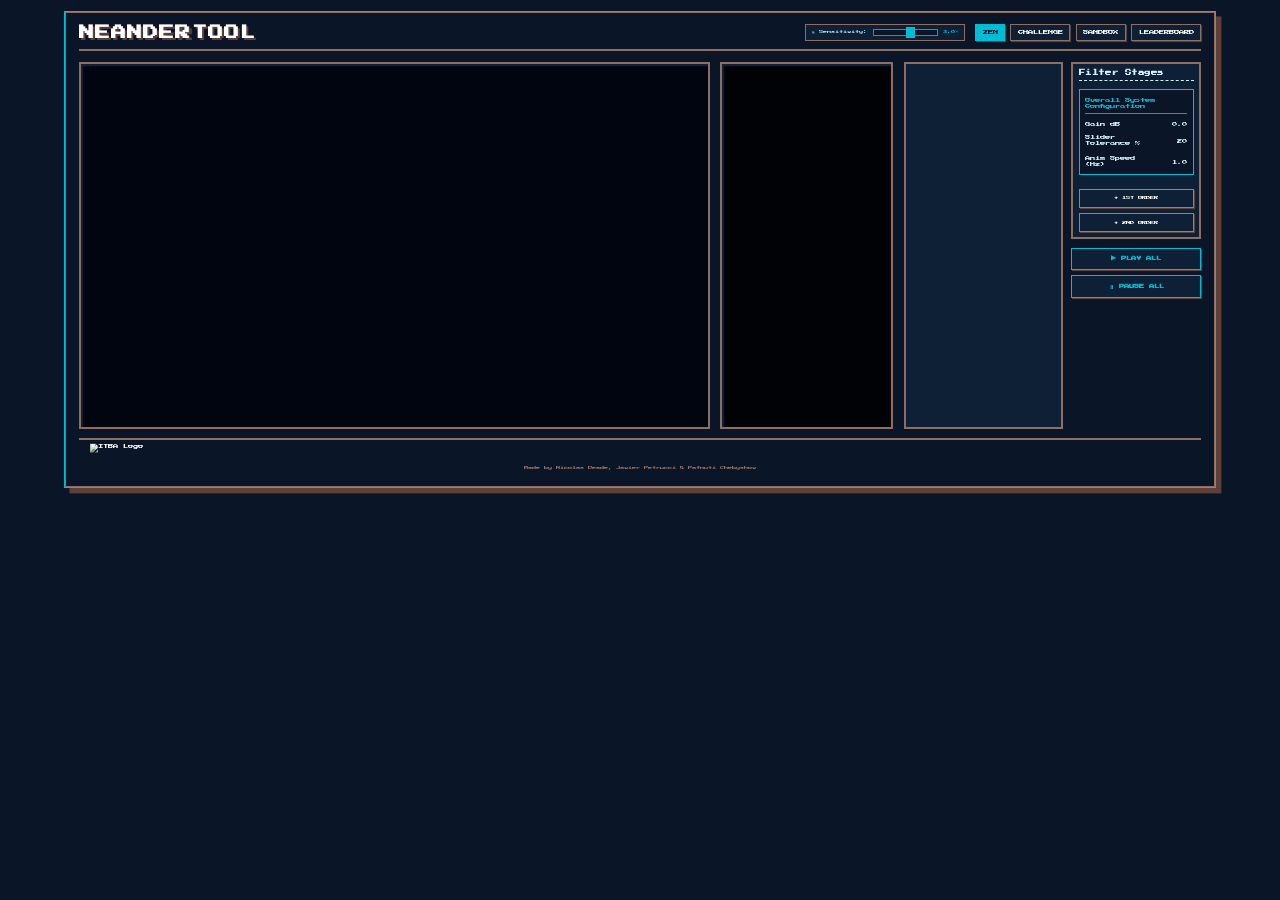
==== index.html @ 31b322c5 "Rebrand to Neandertool, add save/load filter design" ====
<!DOCTYPE html>
<html lang="en">

<head>
    <meta charset="UTF-8">
    <meta name="viewport" content="width=device-width, initial-scale=1.0">
    <title>Neandertool - Retro Filter Design</title>
    <link rel="stylesheet" href="css/style.css?v=66">
</head>

<body>
    <div id="game-container">
        <header>
            <h1>NEANDERTOOL</h1>
            <div id="header-right">
                <div id="sensitivity-control">
                    <label for="scroll-sensitivity">🖱 Sensitivity:</label>
                    <input type="range" id="scroll-sensitivity" min="0.1" max="5" step="0.1" value="3">
                    <span id="sensitivity-value">3.0×</span>
                </div>
                <div id="mode-selector">
                    <button id="btn-zen" class="active">Zen</button>
                    <button id="btn-challenge">Challenge</button>
                    <button id="btn-sandbox">Sandbox</button>
                    <button id="btn-leaderboard">Leaderboard</button>
                </div>
            </div>
        </header>

        <div id="main-interface">
            <div id="plot-area">
                <canvas id="frequency-response"></canvas>
                <div id="plot-overlay"></div>
            </div>

            <div id="pzmap-area">
                <canvas id="pzmap-canvas"></canvas>
            </div>

            <aside id="controls-area">
                <div id="challenge-hud" class="hidden">
                    <div class="hud-item">Time: <span id="timer" class="timer-green">60</span>s</div>
                    <div class="hud-item"><span id="score-label">Score</span>: <span id="score">0</span></div>
                    <div class="hud-item">Round: <span id="round">1</span></div>
                </div>

                <div id="controls-layout">
                    <div id="controls-left">
                        <div id="stages-list">
                            <!-- Dynamic list of filter stages -->
                        </div>
                    </div>

                    <div id="controls-right">
                        <div id="filter-controls">
                            <h2>Filter Stages</h2>

                            <div class="stage-card" id="global-gain-card"
                                style="border-color: var(--accent-cyan); height: auto;">
                                <div class="stage-header"
                                    style="background: var(--bg-dark); color: var(--accent-cyan); cursor: default; line-height: 1.2; padding-top: 4px; padding-bottom: 4px; margin-bottom: 15px;">
                                    Overall System<br>Configuration</div>
                                <div class="param-row">
                                    <span>Gain dB</span>
                                    <input type="range" class="param-slider" id="global-gain-slider" min="-46" max="3"
                                        value="0" step="0.1">
                                    <span class="param-value" id="global-gain-value" style="cursor: ns-resize;"
                                        title="Scroll to adjust">0.0</span>
                                </div>
                                <div class="param-row" id="tolerance-row"
                                    style="margin-top: 15px; align-items: center;">
                                    <span style="line-height: 1.2;">Slider<br>Tolerance %</span>
                                    <span class="param-value" id="slider-tolerance-value" style="cursor: ns-resize;"
                                        title="Scroll to adjust">20</span>
                                </div>
                                <div class="param-row" id="speed-row" style="margin-top: 15px; align-items: center;">
                                    <span style="line-height: 1.2;">Anim Speed<br>(Hz)</span>
                                    <span class="param-value" id="slider-speed-value" style="cursor: ns-resize;"
                                        title="Scroll to adjust">1.0</span>
                                </div>
                            </div>

                            <div class="add-buttons">
                                <button id="add-pole">+ 1st Order</button>
                                <button id="add-biquad">+ 2nd Order</button>
                            </div>
                        </div>

                        <div id="global-controls">
                            <button id="play-all">▶ Play All</button>
                            <button id="pause-all">⏸ Pause All</button>
                            <button id="reset-all">↺ Erase Stages</button>
                            <button id="best-solution">★ Best Solution</button>
                            <button id="hover-stage-toggle">🔍 View Hovered Stage</button>

                            <!-- Challenge Mode Extra Controls -->
                            <div class="challenge-controls-row">
                                <button id="btn-prev-level">⏮ Prev Level</button>
                                <button id="btn-next-level" disabled>Next Level ⏭</button>
                                <button id="btn-end-game">🛑 End Game</button>
                            </div>
                        </div>
                    </div>
                </div>
            </aside>

            <!-- Leaderboard Overlay (Hidden by default) -->
            <div id="leaderboard-area">
                <h2 class="leaderboard-title">Top Constructors</h2>

                <table id="leaderboard-table">
                    <thead>
                        <tr>
                            <th>Rank</th>
                            <th>Name</th>
                            <th>Score</th>
                            <th>Date</th>
                        </tr>
                    </thead>
                    <tbody id="leaderboard-body">
                        <!-- Rows injected by UI Manager -->
                    </tbody>
                </table>
            </div>
        </div>

        <!-- Popups -->
        <div id="popup-overlay" class="hidden">
            <div id="challenge-start-popup" class="popup-box hidden">
                <h2 class="popup-title">CHALLENGE MODE</h2>
                <div class="popup-message popup-message-start">
                    Build a filter satisfying the target constraints.<br>
                    Keep your stage count low and work fast!<br><br>
                    Choose your mode:
                </div>
                <div style="margin-top: 20px;">
                    <button id="btn-start-challenge"
                        style="font-size: 16px; padding: 10px 20px; border-color: var(--accent-cyan); color: var(--accent-cyan);">
                        LET'S GO!
                    </button>
                </div>
            </div>

            <div id="victory-popup" class="popup-box hidden">
                <h2 class="popup-title">LEVEL PASSED!</h2>
                <div class="popup-message" id="victory-message">Next stage starting in...</div>
                <div class="popup-countdown" id="victory-countdown">3</div>
            </div>

            <div id="gameover-popup" class="popup-box hidden">
                <h2 class="popup-title">SIMULATION FAILED</h2>
                <p id="gameover-message" class="popup-message">Final Score: 0</p>

                <div id="gameover-loading" class="hidden">
                    <p style="color: var(--font-gray); margin-top: 10px;">Checking leaderboard...</p>
                </div>

                <div id="high-score-entry" class="hidden">
                    <p class="new-record-text">NEW RECORD DETECTED!</p>
                    <input type="text" id="high-score-name" placeholder="ENTER NAME" maxlength="12">
                    <button id="btn-submit-score">SAVE</button>
                </div>

                <div class="popup-buttons" id="gameover-buttons">
                    <button id="btn-popup-restart">RESTART</button>
                    <button id="btn-popup-best">SEE BEST SOLUTION</button>
                </div>
            </div>

            <div id="zen-coal-popup" class="popup-box hidden">
                <h2 class="popup-title">ZEN PATH COMPLETE</h2>
                <div class="popup-message popup-message-start">
                    <div style="font-size: 48px; margin-bottom: 10px;">🪨</div>
                    Congratulations!<br><br>
                    You have achieved perfect filter harmony and completed all 15 Zen levels.<br><br>
                    As a reward, you receive this piece of coal. It's not much, but it's yours.
                </div>
                <div style="margin-top: 20px;">
                    <button id="btn-close-zen-coal"
                        style="font-size: 16px; padding: 10px 20px; border-color: var(--font-white); color: var(--font-white);">
                        ACCEPT COAL
                    </button>
                </div>
            </div>
        </div>

        <footer>
            <img src="logo_itba_pxl.png" id="footer-logo" alt="ITBA Logo">
            <div id="footer-center">
                <div id="message-area"></div>
                <div id="credits">Made by Nicolas Beade, Javier Petrucci &amp; Pafnuti Chebyshov</div>
            </div>
        </footer>
    </div>

    <script src="js/dsp.js?v=63"></script>
    <script src="js/ui.js?v=63"></script>
    <script src="js/game.js?v=63"></script>
    <script src="js/audio.js?v=63"></script>
    <script src="js/main.js?v=63"></script>
</body>

</html>
---- css/style.css ----
/* Neandertool - Retro Filter Design Theme */
@import url('https://fonts.googleapis.com/css2?family=Press+Start+2P&display=swap');

:root {
    /* Neandertool Palette */
    --bg-dark: #0a1628;
    /* deep-blue */
    --bg-panel: #0d2035;
    --font-white: #ffffff;
    /* snow-white */
    --font-gray: #a0d8ef;
    /* ice-blue */
    --font-dark: #d4f1f9;
    /* ice-light */

    --primary: #8d6e63;
    /* mammoth-brown */
    --primary-dark: #5d4037;
    /* mammoth-dark */
    --accent-cyan: #00bcd4;
    /* frost-cyan */
    --accent-purple: #7c4dff;
    /* frozen-purple */
    --accent-orange: #ff9800;
    /* warning-orange */
    --accent-red: #f44336;
    /* danger-red */
    --accent-green: #4caf50;
    /* success-green */

    --border-dark: #5d4037;
    /* mammoth-dark */

    --pixel-font: 'Press Start 2P', 'Courier New', monospace;
}

* {
    box-sizing: border-box;
}

body {
    background-color: var(--bg-dark);
    background-image: url('../assets/background.png');
    background-size: cover;
    background-attachment: fixed;
    color: var(--font-white);
    font-family: var(--pixel-font);
    font-size: 10px;
    margin: 0;
    padding: 0;
    min-height: 100vh;
    display: flex;
    justify-content: center;
    align-items: flex-start;
    image-rendering: pixelated;
}

/* ── Main Container ─────────────────────────────────────────── */
#game-container {
    width: calc(90vw / 0.54);
    max-width: none;
    background: var(--bg-dark);
    border: 4px solid var(--primary);
    margin: 20px;
    padding: 20px 24px;
    display: flex;
    flex-direction: column;
    position: relative;
    /* Hard pixel shadows */
    box-shadow: 10px 10px 0px var(--border-dark);
    zoom: 0.54;
    /* Scale entire UI down by an additional 20% */
}

/* Top decorative pixel line */
#game-container::before {
    content: '';
    position: absolute;
    top: -4px;
    right: -4px;
    bottom: -4px;
    left: -4px;
    border: 2px solid var(--accent-cyan);
    pointer-events: none;
    z-index: 100;
}

/* ── Header ─────────────────────────────────────────────────── */
header {
    display: flex;
    justify-content: space-between;
    align-items: center;
    border-bottom: 4px solid var(--primary);
    padding-bottom: 15px;
    margin-bottom: 20px;
}

#header-right {
    display: flex;
    align-items: center;
    gap: 18px;
}

h1 {
    font-size: 28px;
    color: var(--font-white);
    text-shadow: 4px 4px 0px var(--primary-dark);
    margin: 0;
    letter-spacing: 2px;
}

h2 {
    font-size: 12px;
    color: var(--font-dark);
    margin: 0 0 12px 0;
    padding-bottom: 8px;
    border-bottom: 2px dashed var(--font-dark);
    letter-spacing: 1px;
}

/* ── Mode Selector ───────────────────────────────────────────── */
#mode-selector {
    display: flex;
    gap: 10px;
}

/* ── Sensitivity Control ─────────────────────────────────────── */
#sensitivity-control {
    display: flex;
    align-items: center;
    gap: 8px;
    font-size: 8px;
    color: var(--font-white);
    background: var(--bg-panel);
    border: 2px solid var(--primary);
    padding: 6px 10px;
}

#sensitivity-control label {
    white-space: nowrap;
    font-size: 8px;
    color: var(--font-gray);
}

#scroll-sensitivity {
    width: 120px;
    height: 12px;
    -webkit-appearance: none;
    appearance: none;
    background: var(--bg-dark);
    border: 2px solid var(--primary);
}

#scroll-sensitivity::-webkit-slider-thumb {
    -webkit-appearance: none;
    width: 16px;
    height: 20px;
    background: var(--accent-cyan);
    cursor: pointer;
}

#sensitivity-value {
    color: var(--accent-cyan);
    font-size: 8px;
    min-width: 28px;
    text-align: right;
}

/* ── Layout ──────────────────────────────────────────────────── */
#main-interface {
    display: flex;
    gap: 20px;
    flex: 1;
    width: 100%;
}

#plot-area {
    flex: 1;
    /* Absorbs all remaining width */
    background: #000510;
    border: 4px solid var(--primary);
    position: relative;
    height: 680px;
    overflow: hidden;
    box-shadow: inset 4px 4px 0px var(--bg-panel);
}

#frequency-response {
    width: 100%;
    height: 100%;
    display: block;
}

#pzmap-area {
    flex: 0 0 320px;
    /* Expanded to yield a wider canvas for the circles */
    background: #000205;
    /* slightly darker to differentiate */
    border: 4px solid var(--primary);
    position: relative;
    height: 680px;
    overflow: hidden;
    box-shadow: inset 4px 4px 0px var(--bg-panel);
}

#pzmap-canvas {
    width: 100%;
    height: 100%;
    display: block;
}

#controls-area {
    flex: 0 0 550px;
    /* Fixed width of 550px */
    display: flex;
    flex-direction: column;
    gap: 15px;
    height: 680px;
}

#controls-area * {
    box-sizing: border-box;
}

#controls-area.interaction-locked {
    pointer-events: none !important;
    filter: grayscale(40%);
    opacity: 0.8;
}

/* ── Challenge HUD ───────────────────────────────────────────── */
#challenge-hud {
    background: var(--bg-panel);
    border: 4px solid var(--accent-orange);
    padding: 12px;
    display: flex;
    justify-content: space-between;
    height: 55px;
    box-sizing: border-box;
    align-items: center;
}

#challenge-hud .hud-item {
    text-align: center;
    color: var(--font-gray);
    letter-spacing: 1px;
}

#challenge-hud span {
    color: var(--font-white);
    font-size: 14px;
}

/* Timer */
#timer {
    font-size: 18px;
    font-weight: bold;
    color: var(--accent-green);
}

#timer.timer-yellow {
    color: var(--font-white);
}

#timer.timer-red {
    color: var(--accent-red);
    animation: blink-red 0.4s step-end infinite alternate;
}

@keyframes blink-red {
    from {
        color: var(--accent-red);
    }

    to {
        color: var(--border-dark);
    }
}

.hidden {
    display: none !important;
}

/* ── Buttons ─────────────────────────────────────────────────── */
button {
    background: var(--bg-panel);
    color: var(--font-white);
    border: 2px solid var(--primary);
    padding: 10px 12px;
    font-family: var(--pixel-font);
    font-size: 10px;
    cursor: pointer;
    text-transform: uppercase;
    box-shadow: 2px 2px 0px var(--border-dark);
}

button:hover {
    background: var(--primary);
    color: var(--font-white);
    border-color: var(--primary);
    box-shadow: 2px 2px 0px var(--border-dark);
    transform: translate(-1px, -1px);
}

button:active {
    transform: translate(2px, 2px);
    box-shadow: 0px 0px 0px transparent;
}

button.active {
    background: var(--accent-cyan);
    color: var(--bg-dark);
    border-color: var(--accent-cyan);
    box-shadow: 2px 2px 0px var(--primary-dark);
}

button.active:hover {
    background: var(--font-white);
    color: var(--bg-dark);
}

/* ── Filter Controls ─────────────────────────────────────────── */
#controls-layout {
    display: flex;
    flex: 1;
    gap: 15px;
    min-height: 0;
}

#controls-left,
#controls-right {
    display: flex;
    flex-direction: column;
    gap: 15px;
}

#controls-left {
    flex: 1;
    background: var(--bg-panel);
    border: 4px solid var(--primary);
    padding: 10px;
    overflow: hidden;
    min-width: 0;
}

#controls-right {
    flex: 0 0 240px;
}

#filter-controls {
    background: var(--bg-panel);
    border: 4px solid var(--primary);
    padding: 10px;
    display: flex;
    flex-direction: column;
    gap: 10px;
}

#filter-controls h2 {
    margin-bottom: 5px;
}

#stages-list {
    display: flex;
    flex-direction: column;
    gap: 5px;
    height: 100%;
    width: 100%;
    min-width: 0;
}

.stage-card {
    background: var(--bg-dark);
    border: 2px solid var(--primary);
    padding: 5px 10px;
    -webkit-user-select: none;
    /* Safari */
    -ms-user-select: none;
    /* IE 10 and IE 11 */
    user-select: none;
    /* Standard syntax */
    height: 125px;
    flex: none;
    max-width: 100%;
    display: flex;
    flex-direction: column;
    justify-content: space-evenly;
}

.challenge-mode .stage-card {
    height: 110px;
    flex: none;
}

.param-row {
    display: flex;
    justify-content: space-between;
    align-items: center;
    gap: 10px;
}

.param-row span {
    color: var(--font-dark);
    font-size: 10px;
    white-space: nowrap;
}

#global-gain-card {
    padding: 10px;
    height: auto;
}

#global-gain-value {
    border-bottom: none !important;
}

.add-buttons {
    display: flex;
    flex-direction: column;
    gap: 10px;
}

.stage-card:hover {
    border-color: var(--accent-cyan);
}

.stage-header {
    display: flex;
    justify-content: space-between;
    align-items: center;
    border-bottom: 2px solid var(--primary);
    padding-bottom: 4px;
}

.stage-header span {
    color: var(--font-dark);
    font-size: 10px;
}

.stage-params {
    display: flex;
    flex-direction: column;
    align-items: stretch;
    gap: 5px;
}

.challenge-mode .stage-params {
    flex-direction: row;
    gap: 18px;
    align-items: center;
    justify-content: flex-start;
}

.remove-btn {
    background: var(--bg-dark);
    border: 2px solid var(--accent-red);
    color: var(--accent-red);
    width: 24px;
    height: 24px;
    padding: 0;
    font-size: 14px;
    line-height: 1;
    box-shadow: none;
}

.remove-btn:hover {
    background: var(--accent-red);
    color: var(--font-white);
    transform: translate(0, 0);
    /* override button hover */
    box-shadow: none;
}

.param-control {
    margin: 2px 0;
}

/* Challenge mode scroll controls */

.param-top-row {
    display: flex;
    align-items: center;
    justify-content: space-between;
    gap: 10px;
    width: 100%;
}

.param-top-row label {
    flex-shrink: 0;
    display: inline-block;
    color: var(--font-gray);
    font-size: 8px;
    letter-spacing: 1px;
    width: 90px;
}

.challenge-mode .param-top-row label {
    width: auto;
    white-space: nowrap;
}

.param-value {
    color: var(--accent-cyan);
    font-size: 12px;
}

.param-unit {
    display: inline;
    margin-left: 5px;
    margin-right: 4px;
}

/* Challenge mode scroll controls */
.challenge-mode .param-value {
    cursor: ns-resize;
    display: inline-block;
    border-bottom: 2px solid var(--accent-cyan);
    padding: 2px 6px 2px 4px;
    /* Give the right edge more internal breathing room */
    width: 65px;
    text-align: right;
}

.challenge-mode .param-value:hover {
    background: var(--accent-cyan);
    color: var(--bg-dark);
}

.challenge-mode .param-slider,
.challenge-mode .play-btn,
.challenge-mode .range-controls {
    display: none;
}

/* Sliders */
.param-slider {
    width: 100%;
    flex: 1;
    height: 8px;
    -webkit-appearance: none;
    appearance: none;
    background: var(--bg-dark);
    border: 2px solid var(--primary);
}

.param-slider::-webkit-slider-thumb {
    -webkit-appearance: none;
    width: 14px;
    height: 16px;
    background: var(--accent-cyan);
    cursor: pointer;
}

.range-controls {
    display: flex;
    align-items: center;
    gap: 8px;
    margin-top: 8px;
}

.play-btn {
    padding: 0;
    font-size: 10px;
    width: 20px;
    height: 20px;
    line-height: 20px;
    flex-shrink: 0;
    border-radius: 4px;
}

.add-buttons {
    display: flex;
    gap: 10px;
    margin-top: 15px;
}

.add-buttons button {
    flex: 1;
    font-size: 8px;
    padding: 12px 6px;
    border-color: var(--accent-cyan);
}

.add-buttons button:hover {
    background: var(--accent-cyan);
    color: var(--bg-dark);
}

/* ── Global Controls ─────────────────────────────────────────── */
#global-controls {
    display: flex;
    flex-direction: column;
    gap: 10px;
}

#global-controls button {
    padding: 14px 8px;
    border-color: var(--accent-cyan);
    color: var(--accent-cyan);
    font-weight: bold;
}

#global-controls button:hover {
    background: var(--accent-cyan);
    color: var(--bg-dark);
}

.challenge-mode #play-all,
.challenge-mode #pause-all,
.challenge-mode #tolerance-row,
.challenge-mode #speed-row {
    display: none;
}

#game-container:not(.challenge-mode) #global-gain-slider {
    display: none;
}

#game-container:not(.challenge-mode) #reset-all,
#game-container:not(.challenge-mode) #best-solution,
#game-container:not(.challenge-mode) #hover-stage-toggle,
#game-container:not(.challenge-mode) #btn-prev-level,
#game-container:not(.challenge-mode) #btn-next-level,
#game-container:not(.challenge-mode) #btn-end-game {
    display: none;
}

#best-solution,
#hover-stage-toggle,
#btn-prev-level,
#btn-next-level,
#btn-end-game {
    border-color: var(--accent-purple);
    color: var(--accent-purple);
}

.challenge-controls-row {
    display: flex;
    gap: 10px;
    width: 100%;
}

.challenge-controls-row button {
    flex: 1;
}

#best-solution:hover,
#hover-stage-toggle:hover,
#btn-prev-level:hover,
#btn-next-level:hover:not(:disabled),
#btn-end-game:hover {
    background: var(--accent-purple);
    color: var(--font-white);
}

#btn-next-level:disabled {
    opacity: 0.3;
    cursor: not-allowed;
}

#best-solution.active,
#hover-stage-toggle.active {
    background: var(--accent-purple);
    color: var(--font-white);
    border-color: var(--accent-purple);
}

/* ── Challenge Popups ────────────────────────────────────────── */
#popup-overlay {
    position: absolute;
    top: 0;
    left: 0;
    right: 0;
    bottom: 0;
    background: rgba(10, 22, 40, 0.85);
    /* Deep translucent blue */
    z-index: 1000;
    display: flex;
    justify-content: center;
    align-items: center;
}

#popup-overlay.hidden {
    display: none !important;
}

.popup-box {
    background: var(--bg-panel);
    border: 4px solid var(--primary);
    padding: 30px;
    text-align: center;
    box-shadow: 10px 10px 0px var(--border-dark);
    max-width: 80%;
}

.popup-box.hidden {
    display: none !important;
}

/* "See Best Solution" read-only state */
#popup-overlay.viewing-best {
    background: transparent;
    backdrop-filter: none;
    pointer-events: none;
    align-items: flex-end;
    justify-content: flex-end;
    padding: 20px;
}

#popup-overlay.viewing-best .popup-box {
    pointer-events: auto;
    background: transparent;
    border: none;
    box-shadow: none;
    padding: 0;
}

#popup-overlay.viewing-best .popup-title,
#popup-overlay.viewing-best .popup-message,
#popup-overlay.viewing-best #btn-popup-best {
    display: none;
}

.popup-title {
    font-size: 24px;
    margin-bottom: 20px;
    text-shadow: 3px 3px 0px var(--border-dark);
}

#victory-popup .popup-title {
    color: var(--accent-green);
}

#gameover-popup .popup-title {
    color: var(--accent-red);
}

.popup-message {
    color: var(--font-white);
    font-size: 12px;
    margin-bottom: 20px;
}

.popup-message-start {
    font-size: 14px;
    line-height: 1.6;
    margin-bottom: 30px;
    color: var(--accent-cyan);
}

.popup-countdown {
    font-size: 48px;
    color: var(--accent-cyan);
    margin-top: 10px;
    animation: ping 1s ease-in-out infinite;
}

@keyframes ping {
    0% {
        transform: scale(1);
    }

    50% {
        transform: scale(1.2);
    }

    100% {
        transform: scale(1);
    }
}

.popup-buttons {
    display: flex;
    gap: 15px;
    justify-content: center;
    margin-top: 25px;
}

.popup-buttons button {
    padding: 15px 20px;
}

#btn-popup-best {
    border-color: var(--accent-purple);
    color: var(--accent-purple);
}

#btn-popup-best:hover {
    background: var(--accent-purple);
    color: var(--font-white);
}

#btn-popup-restart {
    border-color: var(--accent-cyan);
    color: var(--accent-cyan);
}

#btn-popup-restart:hover {
    background: var(--accent-cyan);
    color: var(--bg-dark);
}

/* ── Footer ──────────────────────────────────────────────────── */
footer {
    margin-top: 20px;
    padding-top: 15px;
    border-top: 4px solid var(--primary);
}

#message-area {
    text-align: center;
    color: var(--font-white);
    font-size: 12px;
    min-height: 20px;
}

#credits {
    text-align: center;
    color: var(--primary);
    font-size: 8px;
    margin-top: 10px;
}

/* ── Scrollbar ───────────────────────────────────────────────── */
::-webkit-scrollbar {
    width: 10px;
}

::-webkit-scrollbar-track {
    background: var(--bg-dark);
    border-left: 2px solid var(--primary);
}

::-webkit-scrollbar-thumb {
    background: var(--primary);
}

::-webkit-scrollbar-thumb:hover {
    background: var(--accent-cyan);
}

/* ── Leaderboard Overlay ─────────────────────────────────────── */
#game-container.leaderboard-mode #plot-area,
#game-container.leaderboard-mode #pzmap-area,
#game-container.leaderboard-mode #controls-area {
    display: none;
}

#leaderboard-area {
    flex: 1;
    display: none;
    /* hidden by default */
    flex-direction: column;
    align-items: center;
    background: var(--bg-panel);
    border: 4px solid var(--accent-orange);
    padding: 30px;
    height: 680px;
    overflow-y: auto;
}

#game-container.leaderboard-mode #leaderboard-area {
    display: flex;
}

.leaderboard-title {
    font-size: 32px;
    color: var(--accent-orange);
    margin-bottom: 20px;
    text-shadow: 4px 4px 0px var(--border-dark);
}

#leaderboard-table {
    width: 80%;
    max-width: 800px;
    border-collapse: collapse;
    margin-bottom: 30px;
    font-family: var(--pixel-font);
}

#leaderboard-table th,
#leaderboard-table td {
    border: 4px solid var(--primary);
    padding: 12px 15px;
    text-align: center;
    color: var(--font-white);
}

#leaderboard-table th {
    background: var(--primary);
    color: var(--bg-dark);
    font-size: 18px;
}

#leaderboard-table tbody tr:hover {
    background: rgba(0, 188, 212, 0.2);
}

/* Trophy colors for top 3 */
#leaderboard-table tbody tr:nth-child(1) td {
    color: #FFD700;
    font-weight: bold;
}

/* Gold */
#leaderboard-table tbody tr:nth-child(2) td {
    color: #C0C0C0;
}

/* Silver */
#leaderboard-table tbody tr:nth-child(3) td {
    color: #CD7F32;
}

/* Bronze */

#leaderboard-manual-entry {
    background: #000510;
    border: 4px solid var(--accent-cyan);
    padding: 15px;
    width: 80%;
    max-width: 800px;
}

#leaderboard-manual-entry h3 {
    color: var(--accent-cyan);
    margin-top: 0;
    margin-bottom: 15px;
    text-align: center;
}

.manual-input-group {
    display: flex;
    gap: 10px;
    justify-content: center;
}

.manual-input-group input {
    background: var(--bg-dark);
    border: 2px solid var(--primary);
    color: var(--font-white);
    padding: 8px;
    font-family: monospace;
}

/* ── Game Over High Score Entry ─────────────────────────────── */
#high-score-entry {
    margin: 20px 0;
    display: flex;
    flex-direction: column;
    align-items: center;
    gap: 10px;
}

.new-record-text {
    color: var(--accent-orange);
    animation: blink-orange 0.5s step-end infinite alternate;
    font-size: 14px;
    margin: 0;
}

@keyframes blink-orange {
    from {
        color: var(--accent-orange);
    }

    to {
        color: transparent;
    }
}

#high-score-name {
    background: #000;
    border: 4px solid var(--accent-cyan);
    color: var(--accent-cyan);
    padding: 10px;
    font-size: 18px;
    text-align: center;
    font-family: 'Press Start 2P', monospace;
    text-transform: uppercase;
    width: 200px;
}

#btn-submit-score {
    border-color: var(--accent-orange);
    color: var(--accent-orange);
    padding: 10px 20px;
}

#btn-submit-score:hover {
    background: var(--accent-orange);
    color: var(--bg-dark);
}

/* ── Footer ─────────────────────────────────────────────────── */
footer {
    position: relative;
    display: flex;
    justify-content: center;
    align-items: center;
    margin-top: 15px;
    padding: 10px 0;
}

#footer-logo {
    position: absolute;
    left: 20px;
    /* Indent for tidiness */
    height: 50px;
    /* Clean size relative to footer text */
    image-rendering: auto;
    top: 50%;
    transform: translateY(-50%);
    /* Align perfectly to technical vertical center */
}

#footer-center {
    text-align: center;
    display: flex;
    flex-direction: column;
    gap: 5px;
    margin-top: 4px;
    /* Slight visual nudge down to match logo centering perfectly */
}
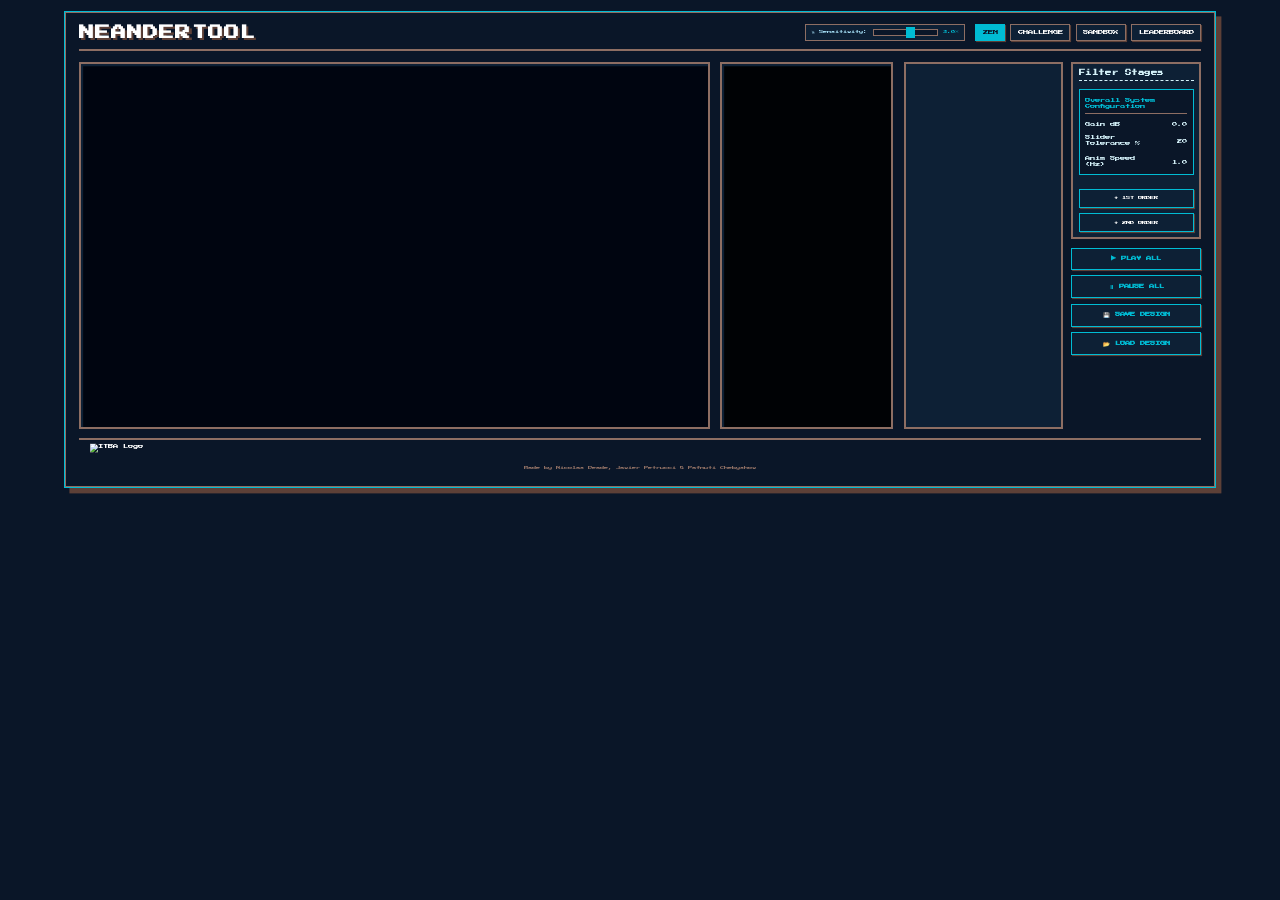
==== commit feae22fc: "Add design save/load controls Adds Save Design and Load Design actions to the main UI, including a h" ====
--- a/index.html
+++ b/index.html
@@ -92,6 +92,9 @@
                             <button id="reset-all">↺ Erase Stages</button>
                             <button id="best-solution">★ Best Solution</button>
                             <button id="hover-stage-toggle">🔍 View Hovered Stage</button>
+                            <button id="btn-save-design">💾 Save Design</button>
+                            <button id="btn-load-design">📂 Load Design</button>
+                            <input type="file" id="file-upload-input" accept=".json,application/json" hidden>
 
                             <!-- Challenge Mode Extra Controls -->
                             <div class="challenge-controls-row">
@@ -193,11 +196,11 @@
         </footer>
     </div>
 
-    <script src="js/dsp.js?v=63"></script>
-    <script src="js/ui.js?v=63"></script>
-    <script src="js/game.js?v=63"></script>
-    <script src="js/audio.js?v=63"></script>
-    <script src="js/main.js?v=63"></script>
+    <script src="js/dsp.js?v=64"></script>
+    <script src="js/ui.js?v=64"></script>
+    <script src="js/game.js?v=64"></script>
+    <script src="js/audio.js?v=64"></script>
+    <script src="js/main.js?v=64"></script>
 </body>
 
 </html>
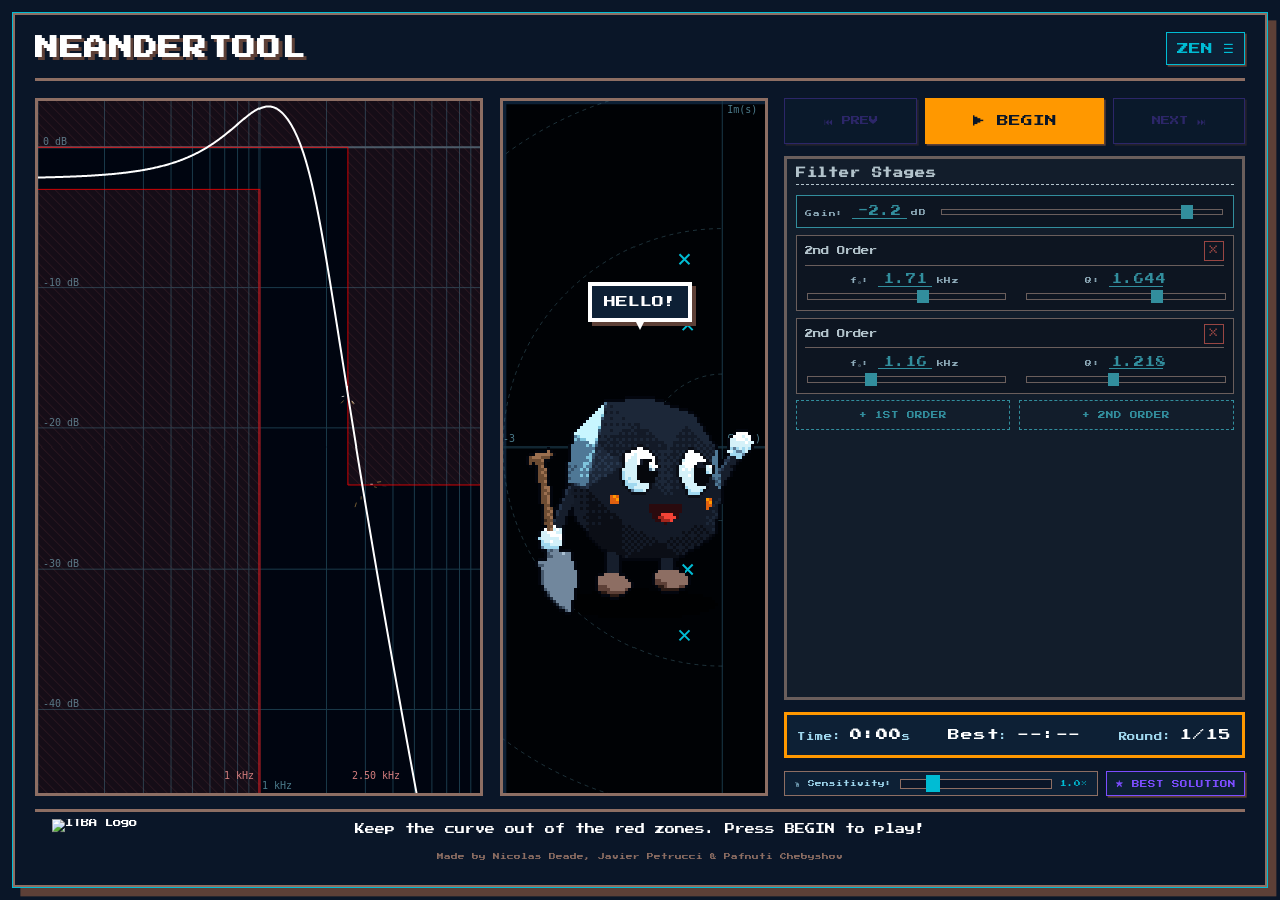
==== commit ae06eb8f: "Update vision de Petrucci" ====
--- a/index.html
+++ b/index.html
@@ -5,7 +5,7 @@
     <meta charset="UTF-8">
     <meta name="viewport" content="width=device-width, initial-scale=1.0">
     <title>Neandertool - Retro Filter Design</title>
-    <link rel="stylesheet" href="css/style.css?v=66">
+    <link rel="stylesheet" href="css/style.css?v=75">
 </head>
 
 <body>
@@ -13,16 +13,16 @@
         <header>
             <h1>NEANDERTOOL</h1>
             <div id="header-right">
-                <div id="sensitivity-control">
-                    <label for="scroll-sensitivity">🖱 Sensitivity:</label>
-                    <input type="range" id="scroll-sensitivity" min="0.1" max="5" step="0.1" value="3">
-                    <span id="sensitivity-value">3.0×</span>
-                </div>
-                <div id="mode-selector">
-                    <button id="btn-zen" class="active">Zen</button>
-                    <button id="btn-challenge">Challenge</button>
-                    <button id="btn-sandbox">Sandbox</button>
-                    <button id="btn-leaderboard">Leaderboard</button>
+                <div id="mode-menu">
+                    <button id="btn-menu" aria-haspopup="true" aria-expanded="false">
+                        <span id="current-mode-label">Zen</span> ☰
+                    </button>
+                    <div id="mode-selector" class="hidden">
+                        <button id="btn-zen" class="active">Zen</button>
+                        <button id="btn-challenge">Challenge</button>
+                        <button id="btn-sandbox">Sandbox</button>
+                        <button id="btn-leaderboard">Leaderboard</button>
+                    </div>
                 </div>
             </div>
         </header>
@@ -30,7 +30,6 @@
         <div id="main-interface">
             <div id="plot-area">
                 <canvas id="frequency-response"></canvas>
-                <div id="plot-overlay"></div>
             </div>
 
             <div id="pzmap-area">
@@ -38,72 +37,63 @@
             </div>
 
             <aside id="controls-area">
+                <div id="level-nav">
+                    <button id="btn-prev-level">⏮ Prev</button>
+                    <button id="btn-keep-exploring" disabled>Keep Exploring</button>
+                    <button id="btn-next-level" disabled>Next ⏭</button>
+                    <button id="btn-end-game">🛑 End Game</button>
+                </div>
+
+                <div id="controls-layout">
+                    <h2>Filter Stages</h2>
+
+                    <div class="stage-card" id="global-gain-card">
+                        <div class="param-row">
+                            <label>Gain:
+                                <span class="param-value" id="global-gain-value" title="Scroll to adjust">0.0</span><span
+                                    class="param-unit">dB</span>
+                            </label>
+                            <input type="range" class="param-slider" id="global-gain-slider" min="-46" max="3"
+                                value="0" step="0.1">
+                        </div>
+                        <!-- Sandbox-only tools -->
+                        <div class="param-row" id="sandbox-row">
+                            <label>Tolerance:
+                                <span class="param-value" id="slider-tolerance-value" title="Scroll to adjust">20</span><span
+                                    class="param-unit">%</span>
+                            </label>
+                            <label>Anim:
+                                <span class="param-value" id="slider-speed-value" title="Scroll to adjust">1.0</span><span
+                                    class="param-unit">Hz</span>
+                            </label>
+                            <button id="play-all">▶ Play All</button>
+                            <button id="pause-all">⏸ Pause All</button>
+                        </div>
+                    </div>
+
+                    <div id="stages-list">
+                        <!-- Dynamic list of filter stages -->
+                    </div>
+
+                    <div class="add-buttons" id="add-buttons">
+                        <button id="add-pole">+ 1st Order</button>
+                        <button id="add-biquad">+ 2nd Order</button>
+                    </div>
+                </div>
+
                 <div id="challenge-hud" class="hidden">
                     <div class="hud-item">Time: <span id="timer" class="timer-green">60</span>s</div>
                     <div class="hud-item"><span id="score-label">Score</span>: <span id="score">0</span></div>
                     <div class="hud-item">Round: <span id="round">1</span></div>
                 </div>
 
-                <div id="controls-layout">
-                    <div id="controls-left">
-                        <div id="stages-list">
-                            <!-- Dynamic list of filter stages -->
-                        </div>
+                <div id="bottom-tools">
+                    <div id="sensitivity-control">
+                        <label for="scroll-sensitivity">🖱 Sensitivity:</label>
+                        <input type="range" id="scroll-sensitivity" min="0.1" max="5" step="0.1" value="1">
+                        <span id="sensitivity-value">1.0×</span>
                     </div>
-
-                    <div id="controls-right">
-                        <div id="filter-controls">
-                            <h2>Filter Stages</h2>
-
-                            <div class="stage-card" id="global-gain-card"
-                                style="border-color: var(--accent-cyan); height: auto;">
-                                <div class="stage-header"
-                                    style="background: var(--bg-dark); color: var(--accent-cyan); cursor: default; line-height: 1.2; padding-top: 4px; padding-bottom: 4px; margin-bottom: 15px;">
-                                    Overall System<br>Configuration</div>
-                                <div class="param-row">
-                                    <span>Gain dB</span>
-                                    <input type="range" class="param-slider" id="global-gain-slider" min="-46" max="3"
-                                        value="0" step="0.1">
-                                    <span class="param-value" id="global-gain-value" style="cursor: ns-resize;"
-                                        title="Scroll to adjust">0.0</span>
-                                </div>
-                                <div class="param-row" id="tolerance-row"
-                                    style="margin-top: 15px; align-items: center;">
-                                    <span style="line-height: 1.2;">Slider<br>Tolerance %</span>
-                                    <span class="param-value" id="slider-tolerance-value" style="cursor: ns-resize;"
-                                        title="Scroll to adjust">20</span>
-                                </div>
-                                <div class="param-row" id="speed-row" style="margin-top: 15px; align-items: center;">
-                                    <span style="line-height: 1.2;">Anim Speed<br>(Hz)</span>
-                                    <span class="param-value" id="slider-speed-value" style="cursor: ns-resize;"
-                                        title="Scroll to adjust">1.0</span>
-                                </div>
-                            </div>
-
-                            <div class="add-buttons">
-                                <button id="add-pole">+ 1st Order</button>
-                                <button id="add-biquad">+ 2nd Order</button>
-                            </div>
-                        </div>
-
-                        <div id="global-controls">
-                            <button id="play-all">▶ Play All</button>
-                            <button id="pause-all">⏸ Pause All</button>
-                            <button id="reset-all">↺ Erase Stages</button>
-                            <button id="best-solution">★ Best Solution</button>
-                            <button id="hover-stage-toggle">🔍 View Hovered Stage</button>
-                            <button id="btn-save-design">💾 Save Design</button>
-                            <button id="btn-load-design">📂 Load Design</button>
-                            <input type="file" id="file-upload-input" accept=".json,application/json" hidden>
-
-                            <!-- Challenge Mode Extra Controls -->
-                            <div class="challenge-controls-row">
-                                <button id="btn-prev-level">⏮ Prev Level</button>
-                                <button id="btn-next-level" disabled>Next Level ⏭</button>
-                                <button id="btn-end-game">🛑 End Game</button>
-                            </div>
-                        </div>
-                    </div>
+                    <button id="best-solution">★ Best Solution</button>
                 </div>
             </aside>
 
@@ -196,11 +186,13 @@
         </footer>
     </div>
 
-    <script src="js/dsp.js?v=64"></script>
-    <script src="js/ui.js?v=64"></script>
-    <script src="js/game.js?v=64"></script>
-    <script src="js/audio.js?v=64"></script>
-    <script src="js/main.js?v=64"></script>
+    <script src="js/dsp.js?v=71"></script>
+    <script src="js/ui.js?v=73"></script>
+    <script src="js/game.js?v=72"></script>
+    <script src="js/audio.js?v=71"></script>
+    <script src="js/intro.js?v=71"></script>
+    <script src="js/mascot.js?v=1"></script>
+    <script src="js/main.js?v=72"></script>
 </body>
 
 </html>
--- a/css/style.css
+++ b/css/style.css
@@ -56,20 +56,28 @@
 }
 
 /* ── Main Container ─────────────────────────────────────────── */
+/* Fit-to-viewport: --ui-zoom is computed in js/main.js (fitToViewport) so the
+   whole UI scales to the available window; the container fills it and the
+   panels stretch to the remaining height. */
+:root {
+    --ui-zoom: 0.54;
+    --ui-gap: 12px;
+}
+
 #game-container {
-    width: calc(90vw / 0.54);
+    width: calc((100vw - 2 * var(--ui-gap)) / var(--ui-zoom));
+    height: calc((100vh - 2 * var(--ui-gap)) / var(--ui-zoom));
     max-width: none;
     background: var(--bg-dark);
     border: 4px solid var(--primary);
-    margin: 20px;
+    margin: calc(var(--ui-gap) / var(--ui-zoom));
     padding: 20px 24px;
     display: flex;
     flex-direction: column;
     position: relative;
     /* Hard pixel shadows */
     box-shadow: 10px 10px 0px var(--border-dark);
-    zoom: 0.54;
-    /* Scale entire UI down by an additional 20% */
+    zoom: var(--ui-zoom);
 }
 
 /* Top decorative pixel line */
@@ -118,10 +126,45 @@
     letter-spacing: 1px;
 }
 
-/* ── Mode Selector ───────────────────────────────────────────── */
+/* ── Mode Menu (hamburger) ───────────────────────────────────── */
+#mode-menu {
+    position: relative;
+}
+
+#btn-menu {
+    display: flex;
+    align-items: center;
+    gap: 12px;
+    font-size: 14px;
+    border-color: var(--accent-cyan);
+    color: var(--accent-cyan);
+}
+
+#btn-menu:hover,
+#btn-menu[aria-expanded="true"] {
+    background: var(--accent-cyan);
+    color: var(--bg-dark);
+    border-color: var(--accent-cyan);
+}
+
 #mode-selector {
-    display: flex;
-    gap: 10px;
+    position: absolute;
+    top: calc(100% + 6px);
+    right: 0;
+    z-index: 500;
+    display: flex;
+    flex-direction: column;
+    gap: 6px;
+    min-width: 220px;
+    padding: 8px;
+    background: var(--bg-panel);
+    border: 4px solid var(--primary);
+    box-shadow: 6px 6px 0px var(--border-dark);
+}
+
+#mode-selector button {
+    text-align: left;
+    width: 100%;
 }
 
 /* ── Sensitivity Control ─────────────────────────────────────── */
@@ -171,6 +214,7 @@
     display: flex;
     gap: 20px;
     flex: 1;
+    min-height: 0;
     width: 100%;
 }
 
@@ -180,12 +224,14 @@
     background: #000510;
     border: 4px solid var(--primary);
     position: relative;
-    height: 680px;
+    min-height: 0;
     overflow: hidden;
     box-shadow: inset 4px 4px 0px var(--bg-panel);
 }
 
 #frequency-response {
+    position: absolute;
+    inset: 0;
     width: 100%;
     height: 100%;
     display: block;
@@ -198,12 +244,14 @@
     /* slightly darker to differentiate */
     border: 4px solid var(--primary);
     position: relative;
-    height: 680px;
+    min-height: 0;
     overflow: hidden;
     box-shadow: inset 4px 4px 0px var(--bg-panel);
 }
 
 #pzmap-canvas {
+    position: absolute;
+    inset: 0;
     width: 100%;
     height: 100%;
     display: block;
@@ -215,17 +263,113 @@
     display: flex;
     flex-direction: column;
     gap: 15px;
-    height: 680px;
+    min-height: 0;
 }
 
 #controls-area * {
     box-sizing: border-box;
 }
 
-#controls-area.interaction-locked {
+#controls-area.interaction-locked,
+#controls-layout.interaction-locked {
     pointer-events: none !important;
     filter: grayscale(40%);
     opacity: 0.8;
+}
+
+/* ── Level Navigation (Prev / Keep Exploring / Next) ─────────── */
+#level-nav {
+    display: flex;
+    gap: 10px;
+    height: 55px;
+    flex: none;
+}
+
+#level-nav button {
+    flex: 1;
+    padding: 0 8px;
+    font-size: 11px;
+    border-color: var(--accent-purple);
+    color: var(--accent-purple);
+}
+
+#level-nav button:hover:not(:disabled) {
+    background: var(--accent-purple);
+    color: var(--font-white);
+}
+
+#level-nav button:disabled {
+    opacity: 0.3;
+    cursor: not-allowed;
+    transform: none;
+    background: var(--bg-panel);
+    color: var(--accent-purple);
+}
+
+#btn-keep-exploring {
+    flex: 1.4 !important;
+}
+
+/* Intro: the middle button becomes a flashy BEGIN */
+#level-nav #btn-keep-exploring.begin {
+    font-size: 14px;
+    background: var(--accent-orange);
+    border-color: var(--accent-orange);
+    color: var(--bg-dark);
+    animation: begin-pulse 1.4s ease-in-out infinite;
+}
+
+#level-nav #btn-keep-exploring.begin:hover {
+    background: var(--font-white);
+    border-color: var(--font-white);
+    color: var(--bg-dark);
+}
+
+@keyframes begin-pulse {
+    0%, 100% {
+        box-shadow: 0 0 0 0 rgba(255, 152, 0, 0);
+    }
+
+    50% {
+        background: #ffad33;
+        border-color: #ffad33;
+        box-shadow: 0 0 10px 3px rgba(255, 152, 0, 0.55);
+    }
+}
+
+/* Next becomes the obvious call to action once the level is passed */
+#btn-next-level.ready {
+    background: var(--accent-green);
+    border-color: var(--accent-green);
+    color: var(--bg-dark);
+}
+
+#btn-next-level.ready:hover {
+    background: var(--font-white);
+    border-color: var(--font-white);
+    color: var(--bg-dark);
+}
+
+#btn-next-level.ready.pulse {
+    animation: next-pulse 0.8s ease-in-out infinite;
+}
+
+@keyframes next-pulse {
+    0%, 100% {
+        background: var(--accent-green);
+        border-color: var(--accent-green);
+        box-shadow: 0 0 0 0 rgba(76, 175, 80, 0.9);
+    }
+
+    50% {
+        background: #b2ff59;
+        border-color: #b2ff59;
+        box-shadow: 0 0 18px 6px rgba(178, 255, 89, 0.7);
+    }
+}
+
+#game-container:not(.challenge-mode) #level-nav {
+    display: none;
 }
 
 /* ── Challenge HUD ───────────────────────────────────────────── */
@@ -321,103 +465,44 @@
 
 /* ── Filter Controls ─────────────────────────────────────────── */
 #controls-layout {
-    display: flex;
     flex: 1;
-    gap: 15px;
     min-height: 0;
-}
-
-#controls-left,
-#controls-right {
     display: flex;
     flex-direction: column;
-    gap: 15px;
-}
-
-#controls-left {
-    flex: 1;
+    gap: 8px;
     background: var(--bg-panel);
     border: 4px solid var(--primary);
     padding: 10px;
-    overflow: hidden;
-    min-width: 0;
-}
-
-#controls-right {
-    flex: 0 0 240px;
-}
-
-#filter-controls {
-    background: var(--bg-panel);
-    border: 4px solid var(--primary);
-    padding: 10px;
+    overflow-y: auto;
+}
+
+#controls-layout h2 {
+    margin-bottom: 4px;
+}
+
+#stages-list {
     display: flex;
     flex-direction: column;
-    gap: 10px;
-}
-
-#filter-controls h2 {
-    margin-bottom: 5px;
-}
-
-#stages-list {
-    display: flex;
-    flex-direction: column;
-    gap: 5px;
-    height: 100%;
+    gap: 8px;
     width: 100%;
     min-width: 0;
+}
+
+#stages-list:empty {
+    display: none;
 }
 
 .stage-card {
     background: var(--bg-dark);
     border: 2px solid var(--primary);
-    padding: 5px 10px;
+    padding: 6px 10px 10px;
     -webkit-user-select: none;
-    /* Safari */
-    -ms-user-select: none;
-    /* IE 10 and IE 11 */
     user-select: none;
-    /* Standard syntax */
-    height: 125px;
     flex: none;
     max-width: 100%;
     display: flex;
     flex-direction: column;
-    justify-content: space-evenly;
-}
-
-.challenge-mode .stage-card {
-    height: 110px;
-    flex: none;
-}
-
-.param-row {
-    display: flex;
-    justify-content: space-between;
-    align-items: center;
-    gap: 10px;
-}
-
-.param-row span {
-    color: var(--font-dark);
-    font-size: 10px;
-    white-space: nowrap;
-}
-
-#global-gain-card {
-    padding: 10px;
-    height: auto;
-}
-
-#global-gain-value {
-    border-bottom: none !important;
-}
-
-.add-buttons {
-    display: flex;
-    flex-direction: column;
-    gap: 10px;
+    gap: 8px;
 }
 
 .stage-card:hover {
@@ -437,18 +522,36 @@
     font-size: 10px;
 }
 
+/* Each parameter takes half the card width: value centered over its slider */
 .stage-params {
-    display: flex;
-    flex-direction: column;
-    align-items: stretch;
-    gap: 5px;
-}
-
-.challenge-mode .stage-params {
-    flex-direction: row;
-    gap: 18px;
-    align-items: center;
-    justify-content: flex-start;
+    display: grid;
+    grid-template-columns: 1fr 1fr;
+    gap: 24px;
+    align-items: end;
+}
+
+.param-control {
+    min-width: 0;
+}
+
+.stage-params .param-top-row {
+    display: grid;
+    grid-template-columns: 1fr auto;
+    row-gap: 6px;
+    column-gap: 8px;
+}
+
+.stage-params .param-top-row label {
+    grid-column: 1 / -1;
+    text-align: center;
+}
+
+.stage-params .param-top-row .param-slider {
+    grid-column: 1;
+}
+
+.challenge-mode .stage-params .param-top-row .param-slider {
+    grid-column: 1 / -1;
 }
 
 .remove-btn {
@@ -467,75 +570,57 @@
     background: var(--accent-red);
     color: var(--font-white);
     transform: translate(0, 0);
-    /* override button hover */
     box-shadow: none;
 }
 
-.param-control {
-    margin: 2px 0;
-}
-
-/* Challenge mode scroll controls */
-
-.param-top-row {
+/* Parameter row: label + scrollable value + slider (+ play in sandbox) */
+.param-top-row,
+.param-row {
     display: flex;
     align-items: center;
-    justify-content: space-between;
     gap: 10px;
     width: 100%;
 }
 
-.param-top-row label {
+.param-top-row label,
+.param-row label {
     flex-shrink: 0;
-    display: inline-block;
+    white-space: nowrap;
     color: var(--font-gray);
     font-size: 8px;
     letter-spacing: 1px;
-    width: 90px;
-}
-
-.challenge-mode .param-top-row label {
-    width: auto;
-    white-space: nowrap;
 }
 
 .param-value {
     color: var(--accent-cyan);
     font-size: 12px;
-}
-
-.param-unit {
-    display: inline;
-    margin-left: 5px;
-    margin-right: 4px;
-}
-
-/* Challenge mode scroll controls */
-.challenge-mode .param-value {
     cursor: ns-resize;
     display: inline-block;
     border-bottom: 2px solid var(--accent-cyan);
     padding: 2px 6px 2px 4px;
-    /* Give the right edge more internal breathing room */
     width: 65px;
     text-align: right;
 }
 
-.challenge-mode .param-value:hover {
+/* The whole parameter zone is scrollable: highlight its value while hovered */
+.param-control:hover .param-value,
+#global-gain-card .param-row:not(#sandbox-row):hover .param-value,
+.param-value:hover {
     background: var(--accent-cyan);
     color: var(--bg-dark);
 }
 
-.challenge-mode .param-slider,
-.challenge-mode .play-btn,
-.challenge-mode .range-controls {
-    display: none;
+.param-unit {
+    display: inline-block;
+    margin-left: 5px;
+    min-width: 24px;
 }
 
 /* Sliders */
 .param-slider {
     width: 100%;
     flex: 1;
+    min-width: 40px;
     height: 8px;
     -webkit-appearance: none;
     appearance: none;
@@ -549,13 +634,6 @@
     height: 16px;
     background: var(--accent-cyan);
     cursor: pointer;
-}
-
-.range-controls {
-    display: flex;
-    align-items: center;
-    gap: 8px;
-    margin-top: 8px;
 }
 
 .play-btn {
@@ -568,17 +646,52 @@
     border-radius: 4px;
 }
 
+.challenge-mode .play-btn {
+    display: none;
+}
+
+/* Global gain card */
+#global-gain-card {
+    border-color: var(--accent-cyan);
+    padding: 10px;
+}
+
+#sandbox-row {
+    justify-content: space-between;
+}
+
+#sandbox-row button {
+    white-space: nowrap;
+    padding: 8px 8px;
+    font-size: 8px;
+    border-color: var(--accent-cyan);
+    color: var(--accent-cyan);
+}
+
+#sandbox-row button:hover {
+    background: var(--accent-cyan);
+    color: var(--bg-dark);
+}
+
+.challenge-mode #sandbox-row {
+    display: none;
+}
+
+/* Add-stage buttons (sit right under the last stage) */
 .add-buttons {
     display: flex;
+    flex-direction: row;
     gap: 10px;
-    margin-top: 15px;
+    flex: none;
 }
 
 .add-buttons button {
     flex: 1;
-    font-size: 8px;
+    font-size: 9px;
     padding: 12px 6px;
-    border-color: var(--accent-cyan);
+    border: 2px dashed var(--accent-cyan);
+    color: var(--accent-cyan);
+    box-shadow: none;
 }
 
 .add-buttons button:hover {
@@ -586,83 +699,61 @@
     color: var(--bg-dark);
 }
 
-/* ── Global Controls ─────────────────────────────────────────── */
-#global-controls {
-    display: flex;
-    flex-direction: column;
+/* ── Bottom tools (sensitivity + best solution) ──────────────── */
+#bottom-tools {
+    display: flex;
     gap: 10px;
-}
-
-#global-controls button {
-    padding: 14px 8px;
-    border-color: var(--accent-cyan);
-    color: var(--accent-cyan);
-    font-weight: bold;
-}
-
-#global-controls button:hover {
-    background: var(--accent-cyan);
-    color: var(--bg-dark);
-}
-
-.challenge-mode #play-all,
-.challenge-mode #pause-all,
-.challenge-mode #tolerance-row,
-.challenge-mode #speed-row {
-    display: none;
-}
-
-#game-container:not(.challenge-mode) #global-gain-slider {
-    display: none;
-}
-
-#game-container:not(.challenge-mode) #reset-all,
-#game-container:not(.challenge-mode) #best-solution,
-#game-container:not(.challenge-mode) #hover-stage-toggle,
-#game-container:not(.challenge-mode) #btn-prev-level,
-#game-container:not(.challenge-mode) #btn-next-level,
-#game-container:not(.challenge-mode) #btn-end-game {
-    display: none;
-}
-
-#best-solution,
-#hover-stage-toggle,
-#btn-prev-level,
-#btn-next-level,
-#btn-end-game {
+    flex: none;
+}
+
+#bottom-tools #sensitivity-control {
+    flex: 1;
+    justify-content: space-between;
+}
+
+#bottom-tools #scroll-sensitivity {
+    flex: 1;
+    width: auto;
+}
+
+#best-solution {
+    font-size: 9px;
+    padding: 8px 10px;
     border-color: var(--accent-purple);
     color: var(--accent-purple);
 }
 
-.challenge-controls-row {
-    display: flex;
-    gap: 10px;
-    width: 100%;
-}
-
-.challenge-controls-row button {
-    flex: 1;
-}
-
-#best-solution:hover,
-#hover-stage-toggle:hover,
-#btn-prev-level:hover,
-#btn-next-level:hover:not(:disabled),
-#btn-end-game:hover {
+#best-solution:hover {
     background: var(--accent-purple);
     color: var(--font-white);
 }
 
-#btn-next-level:disabled {
-    opacity: 0.3;
-    cursor: not-allowed;
-}
-
-#best-solution.active,
-#hover-stage-toggle.active {
+#best-solution.active {
     background: var(--accent-purple);
     color: var(--font-white);
     border-color: var(--accent-purple);
+}
+
+#game-container:not(.challenge-mode) #best-solution {
+    display: none;
+}
+
+/* ── PZ map drag ─────────────────────────────────────────────── */
+#pzmap-canvas.pole-hover {
+    cursor: grab;
+}
+
+#pzmap-canvas.pole-drag {
+    cursor: grabbing;
+}
+
+/* ── Magnitude curve drag ────────────────────────────────────── */
+#frequency-response.curve-hover {
+    cursor: grab;
+}
+
+#frequency-response.curve-drag {
+    cursor: grabbing;
 }
 
 /* ── Challenge Popups ────────────────────────────────────────── */
@@ -855,7 +946,7 @@
     background: var(--bg-panel);
     border: 4px solid var(--accent-orange);
     padding: 30px;
-    height: 680px;
+    min-height: 0;
     overflow-y: auto;
 }
 
@@ -1021,4 +1112,4 @@
     gap: 5px;
     margin-top: 4px;
     /* Slight visual nudge down to match logo centering perfectly */
-}+}
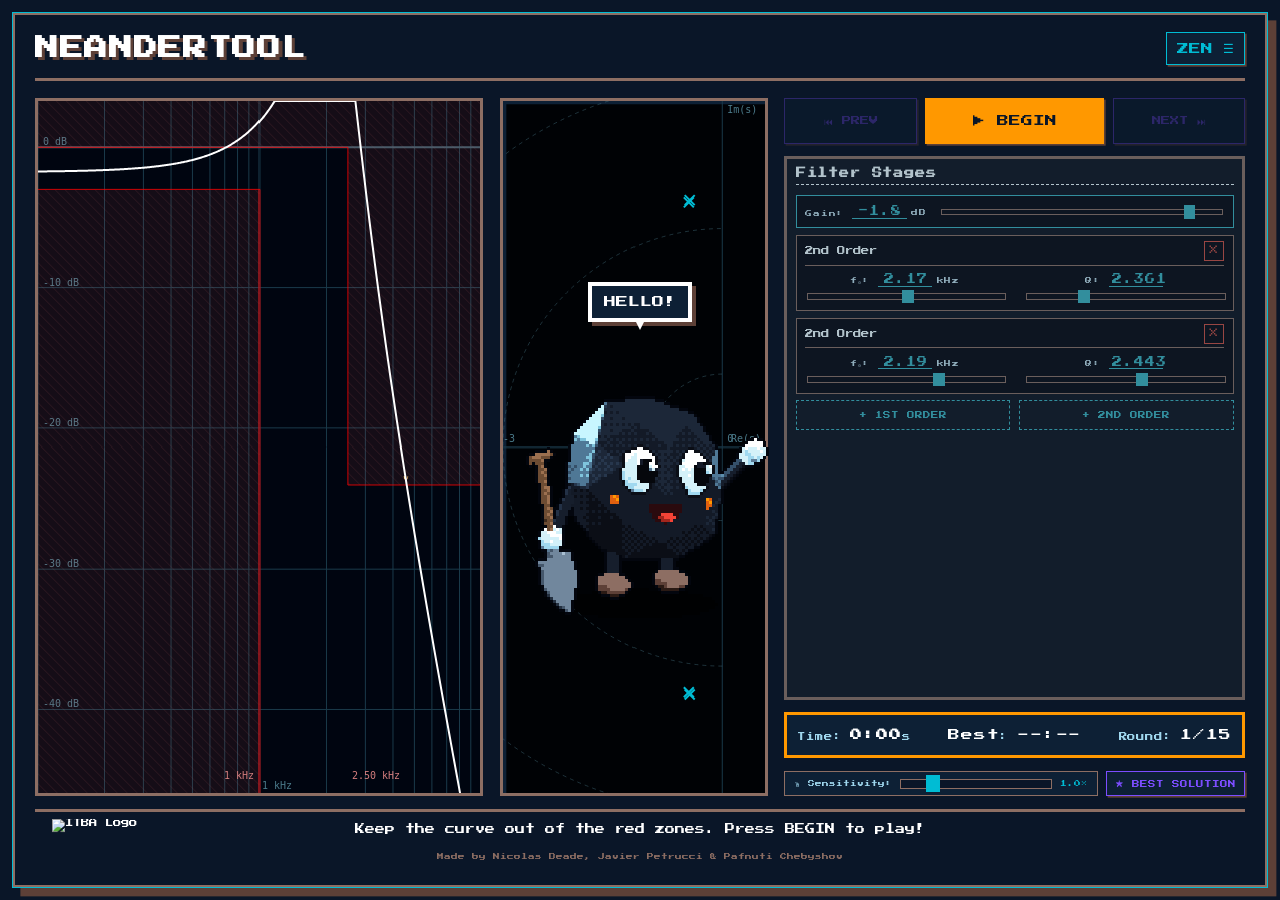
==== commit 66379fb1: "drag bug" ====
--- a/index.html
+++ b/index.html
@@ -187,7 +187,7 @@
     </div>
 
     <script src="js/dsp.js?v=71"></script>
-    <script src="js/ui.js?v=73"></script>
+    <script src="js/ui.js?v=74"></script>
     <script src="js/game.js?v=72"></script>
     <script src="js/audio.js?v=71"></script>
     <script src="js/intro.js?v=71"></script>
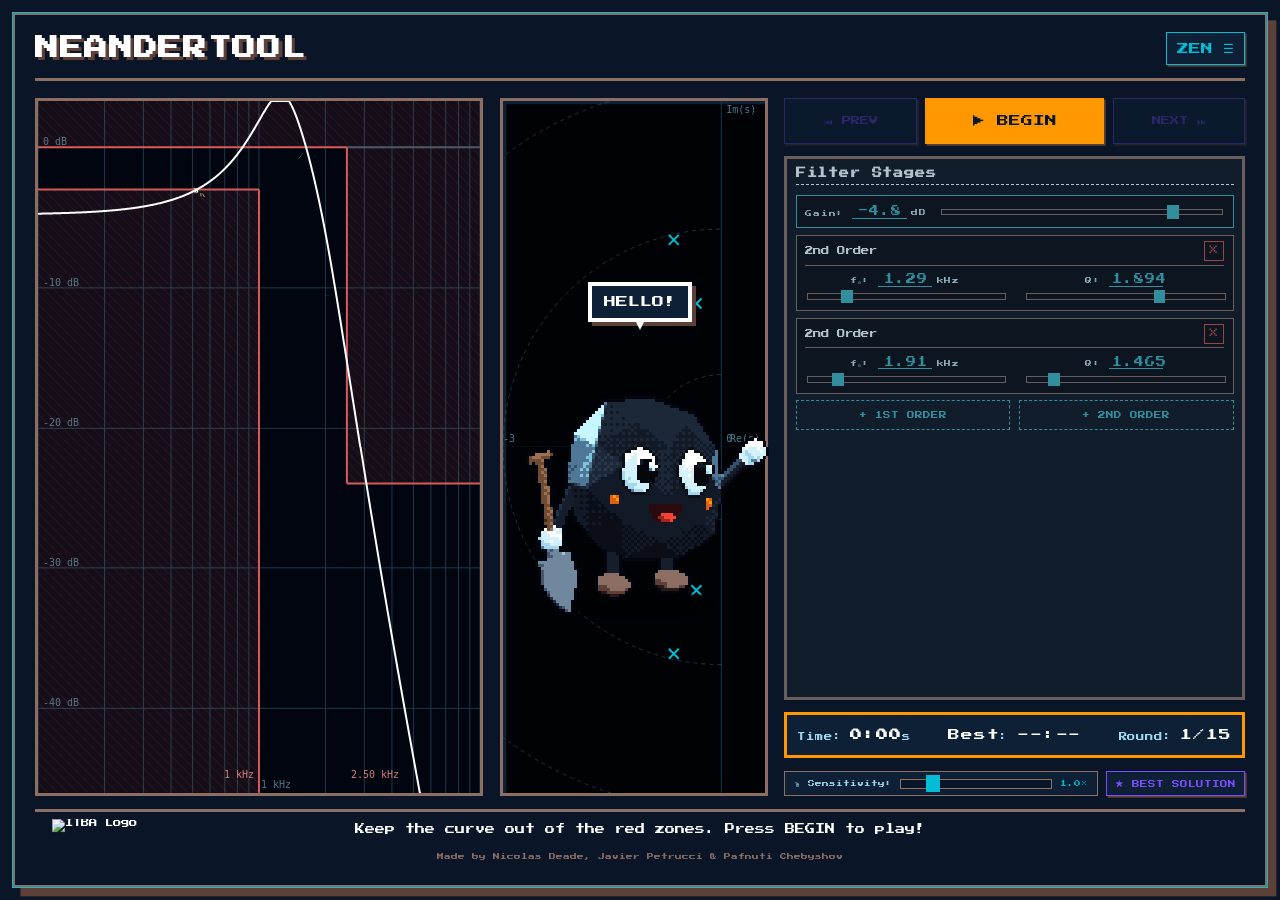
==== commit 686fe9d4: "fixes" ====
--- a/index.html
+++ b/index.html
@@ -187,11 +187,11 @@
     </div>
 
     <script src="js/dsp.js?v=71"></script>
-    <script src="js/ui.js?v=74"></script>
-    <script src="js/game.js?v=72"></script>
+    <script src="js/ui.js?v=77"></script>
+    <script src="js/game.js?v=73"></script>
     <script src="js/audio.js?v=71"></script>
     <script src="js/intro.js?v=71"></script>
-    <script src="js/mascot.js?v=1"></script>
+    <script src="js/mascot.js?v=2"></script>
     <script src="js/main.js?v=72"></script>
 </body>
 
